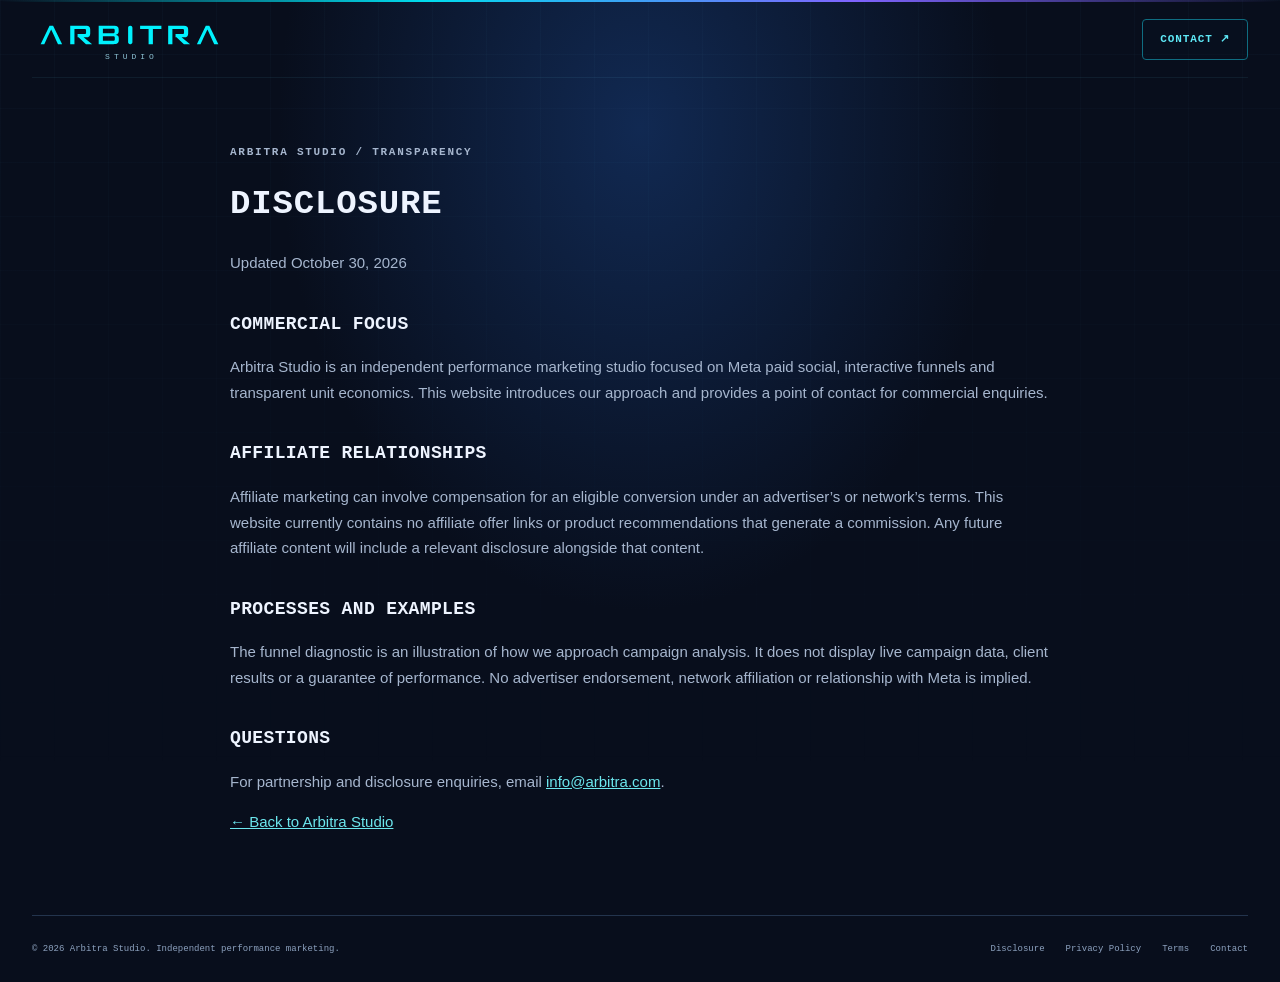
==== disclosure.html @ 2c1ae104 "Build Arbitra Studio performance landing page" ====
﻿<!doctype html>
<html lang="en"><head><meta charset="utf-8"><meta name="viewport" content="width=device-width, initial-scale=1"><meta name="description" content="Disclosure for the Arbitra Studio website."><meta name="theme-color" content="#080e1c"><title>Disclosure — Arbitra Studio</title><link rel="icon" href="assets/favicon.svg" type="image/svg+xml"><link rel="stylesheet" href="styles.css"></head><body><div class="top-line"></div><header class="wrap header"><a class="brand brand-with-logo" href="index.html" aria-label="Arbitra Studio home"><img src="assets/logo-horizontal.svg" width="420" height="77" alt="Arbitra"><small>STUDIO</small></a><a class="button outline" href="index.html#contact">Contact ↗</a></header><main class="wrap legal-page"><p class="eyebrow">Arbitra Studio / Transparency</p><h1>Disclosure</h1><p>Updated October 30, 2026</p>
<h2>Commercial focus</h2><p>Arbitra Studio is an independent performance marketing studio focused on Meta paid social, interactive funnels and transparent unit economics. This website introduces our approach and provides a point of contact for commercial enquiries.</p>
<h2>Affiliate relationships</h2><p>Affiliate marketing can involve compensation for an eligible conversion under an advertiser’s or network’s terms. This website currently contains no affiliate offer links or product recommendations that generate a commission. Any future affiliate content will include a relevant disclosure alongside that content.</p>
<h2>Processes and examples</h2><p>The funnel diagnostic is an illustration of how we approach campaign analysis. It does not display live campaign data, client results or a guarantee of performance. No advertiser endorsement, network affiliation or relationship with Meta is implied.</p>
<h2>Questions</h2><p>For partnership and disclosure enquiries, email <a href="mailto:info@arbitra.com">info@arbitra.com</a>.</p><p><a href="index.html">← Back to Arbitra Studio</a></p></main><footer class="wrap footer"><p>© 2026 Arbitra Studio. Independent performance marketing.</p><nav aria-label="Footer navigation"><a href="disclosure.html">Disclosure</a><a href="privacy.html">Privacy Policy</a><a href="terms.html">Terms</a><a href="index.html#contact">Contact</a></nav></footer></body></html>
---- styles.css ----
﻿:root{color-scheme:dark;--bg:#080e1c;--text:#eef4ff;--muted:#a6b6ce;--cyan:#00f2fe;--line:#23344d;--mono:'JetBrains Mono',Consolas,monospace;--sans:Arial,Helvetica,sans-serif}*{box-sizing:border-box}html{scroll-behavior:smooth;scroll-padding-top:30px}body{margin:0;background:radial-gradient(ellipse at 50% 13%,#112952 0,transparent 40%),var(--bg);color:var(--text);font:15px/1.7 var(--sans);isolation:isolate}body:before{content:'';position:absolute;inset:0;pointer-events:none;z-index:-1;background-image:linear-gradient(#65b5dd08 1px,transparent 1px),linear-gradient(90deg,#65b5dd08 1px,transparent 1px);background-size:54px 54px;mask-image:linear-gradient(#000,transparent 90%)}a{color:inherit;text-decoration:none}button{font:inherit}a:focus-visible,button:focus-visible,[tabindex]:focus-visible{outline:2px solid #9ffffa;outline-offset:5px}.wrap{width:min(1240px,calc(100% - 64px));margin-inline:auto}.top-line{height:2px;background:linear-gradient(90deg,transparent,#00dcee,#7f64ff,transparent)}.skip-link{position:absolute;top:-80px;left:20px;z-index:20;background:var(--cyan);color:#071223;padding:10px}.skip-link:focus{top:10px}.header{height:100px;border-bottom:1px solid #79daff12;display:flex;justify-content:space-between;align-items:center;gap:24px}.brand{display:flex;align-items:center;gap:11px;font:800 20px/1.2 var(--mono);letter-spacing:.1em}.brand-mark{width:39px;height:39px;color:var(--cyan);filter:drop-shadow(0 0 8px #00f2fe30)}.brand small{display:block;color:#a6bdd7;font:500 9px/1.6 var(--mono);letter-spacing:.54em}.header nav{display:flex;gap:36px;font:700 12px var(--mono);letter-spacing:.13em;text-transform:uppercase;color:#b6c7e0}.header nav a:hover,.footer a:hover{color:var(--cyan)}.button{display:inline-flex;align-items:center;justify-content:center;gap:20px;padding:15px 22px;border:1px solid #8cf4ff;border-radius:4px;background:linear-gradient(105deg,#00cbdc,#4ccdf7);color:#041626;font:700 12px/1.5 var(--mono);letter-spacing:.08em;text-transform:uppercase;box-shadow:0 0 25px #00cfee1a;transition:transform .2s,box-shadow .2s,border-color .2s}.button:hover{transform:translateY(-2px);box-shadow:0 0 30px #00e6ff35}.button.secondary{background:#0a1426;color:#ced8eb;border-color:#4b5f80;box-shadow:none}.button.outline{background:#07132355;border-color:#0f6d81;color:#5ee8f6;font-size:11px;padding:11px 17px;box-shadow:none}.button-icon{width:17px;height:17px}.menu{display:none}.hero{text-align:center;position:relative;padding:91px 0 62px}.hero:before{content:'';position:absolute;z-index:-1;inset:15% 10%;background:radial-gradient(ellipse,#08496640,transparent 68%);filter:blur(32px)}.eyebrow{font:700 11px/1.8 var(--mono);letter-spacing:.16em;text-transform:uppercase;color:#65e7f3;margin:0 0 18px}h1,h2,h3,h4{font-family:var(--mono);text-transform:uppercase;font-weight:700}h1{font-size:clamp(32px,4.7vw,63px);line-height:1.28;letter-spacing:.025em;margin:20px 0 24px}h1 span{background:linear-gradient(100deg,#00d6e5,#44b9ed 58%,#9d7af2);background-clip:text;-webkit-background-clip:text;color:transparent}.hero-copy{max-width:805px;margin:0 auto;color:#acbad2;font-size:17px;line-height:1.8}.actions{display:flex;justify-content:center;gap:13px;margin-top:31px}.hero-note{font:600 10px/1.9 var(--mono);letter-spacing:.07em;text-transform:uppercase;color:#91a7c8;margin-top:24px}.status-dot{display:inline-block;vertical-align:middle;width:7px;height:7px;background:var(--cyan);border-radius:50%;box-shadow:0 0 13px #00f2fe;margin-right:10px}.center-title{font-size:27px;line-height:1.4;text-align:center;letter-spacing:.12em;margin:0 0 30px;color:#d0e2fc}.focus-grid{display:grid;grid-template-columns:repeat(2,minmax(0,1fr));gap:24px}.focus-card{position:relative;overflow:hidden;display:block;border:1px solid #20516b;border-radius:8px;background:radial-gradient(ellipse at 0 0,#184c6b8c,transparent 70%),linear-gradient(135deg,#13233f,#0c1729);padding:30px;transition:transform .25s,border-color .25s,box-shadow .25s}.focus-card:hover{transform:translateY(-4px);border-color:#18d7ec;box-shadow:0 12px 45px #00d9ef10}.card-top{display:flex;justify-content:space-between;align-items:center;margin-bottom:34px}.card-top .eyebrow{color:#7898ba;margin:0}.focus-card h3{font-size:23px;letter-spacing:.055em;line-height:1.4;color:#36dfed;margin:0 0 10px}.focus-card p{color:#aebfd6;margin:0;max-width:490px;line-height:1.8}.card-link{display:block;font:700 10px var(--mono);letter-spacing:.1em;margin-top:24px}.card-link span{margin-left:12px;color:var(--cyan)}.workflow-rail{list-style:none;margin:26px 0 0;padding:23px 16px;display:grid;grid-template-columns:repeat(7,minmax(0,1fr));gap:12px;border:1px solid var(--line);border-radius:8px;background:linear-gradient(115deg,#122039,#0c1629)}.workflow-rail li{position:relative;text-align:center;font:600 9px/1.6 var(--mono);letter-spacing:.05em;text-transform:uppercase;color:#9caec9}.workflow-rail li:before{content:'';position:absolute;top:19px;left:calc(-50% - 6px);width:100%;height:1px;background:#2b4760;z-index:0}.workflow-rail li:first-child:before{display:none}.workflow-rail li span{display:grid;position:relative;place-items:center;width:39px;height:39px;border:1px solid #365877;border-radius:50%;background:#0a172b;color:#82d9e9;margin:0 auto 10px;font-size:11px}.workflow-rail li:first-child span{border-color:var(--cyan);box-shadow:0 0 17px #00e3f52a}.section{padding-top:78px}.section-heading{display:flex;align-items:flex-end;justify-content:space-between;gap:40px;margin-bottom:26px}.section-heading .eyebrow{margin-bottom:10px}.section-heading h2{font-size:clamp(23px,2.7vw,35px);line-height:1.4;letter-spacing:.035em;margin:0}.section-heading>p{color:var(--muted);font-size:13px;max-width:350px;margin:0 0 4px}.dashboard{border:1px solid #2a4867;border-radius:8px;background:#0c172a;overflow:hidden;box-shadow:0 20px 65px #0004}.dash-head{display:flex;align-items:center;gap:16px;padding:19px 24px;border-bottom:1px solid var(--line);background:linear-gradient(90deg,#172b48,#101c32)}.step-badge{display:grid;place-items:center;width:34px;height:34px;border:1px solid #00cfe6;color:var(--cyan);border-radius:50%;font:600 11px var(--mono)}.dash-head h3{font-size:14px;letter-spacing:.12em;margin:0}.dash-caption{font:500 9px var(--mono);margin-left:auto;color:#809dbf;text-transform:uppercase;letter-spacing:.08em}.dash-body{display:grid;grid-template-columns:1.12fr 1fr;gap:19px;padding:24px}.signals,.readout{padding:21px;border:1px solid #233b58;border-radius:5px;background:#091326}.muted{color:#8ca5c4;font-size:9px}.signal{width:100%;display:grid;grid-template-columns:30px 1fr auto;align-items:center;text-align:left;gap:12px;padding:15px 12px;border:1px solid #293e5b;border-radius:5px;background:#101f36;color:var(--text);margin-top:10px;cursor:pointer;transition:background .2s,border-color .2s}.signal:hover{border-color:#5f8da4;background:#142a42}.signal.active{border-color:#14c7de;background:linear-gradient(100deg,#103445,#18233e);box-shadow:0 0 18px #0cdaed0a}.signal-letter{display:grid;place-items:center;background:#162d49;width:29px;height:29px;color:var(--cyan);font:600 11px var(--mono);border-radius:4px}.signal strong{display:block;font:700 11px/1.7 var(--mono);text-transform:uppercase;letter-spacing:.025em}.signal small{font-size:10px;color:#91a9c5;display:block;margin-top:2px}.signal-category{font:600 8px var(--mono);text-transform:uppercase;color:#85a2c2;letter-spacing:.07em}.active .signal-category{color:#66eaf0}.readout{background:radial-gradient(ellipse at 100% 0,#213a6070,transparent 80%),#101b30;display:flex;flex-direction:column;justify-content:space-between;gap:17px}.readout h4{font-size:19px;line-height:1.45;letter-spacing:.02em;text-transform:none;margin:0 0 12px}.readout p:not(.eyebrow):not(.test-label){font-size:12px;color:#aebfd5;margin:0}.test-label{font:700 9px var(--mono);letter-spacing:.1em;text-transform:uppercase;color:#66e1e9;margin:19px 0 7px}.readout-tag{align-self:flex-start;border:1px solid #3c6080;padding:6px 9px;color:#9beef3;font:500 8px var(--mono);text-transform:uppercase;letter-spacing:.07em;border-radius:3px}.dash-foot{display:flex;justify-content:space-between;gap:20px;padding:16px 24px;border-top:1px solid var(--line);color:#92aac9;font:500 8px var(--mono);letter-spacing:.1em;text-transform:uppercase}.method-grid{display:grid;grid-template-columns:repeat(3,minmax(0,1fr));gap:16px}.method-card{border:1px solid #263c58;border-radius:6px;background:linear-gradient(140deg,#14233d,#0b1527);padding:26px}.method-card .eyebrow{font-size:9px;letter-spacing:.09em}.method-card h3{font-size:16px;line-height:1.6;letter-spacing:.02em;margin:20px 0 10px}.method-card p{font-size:13px;color:#9eb2cc;margin:0}.contact-section{padding-top:51px;padding-bottom:65px}.contact-panel{display:flex;align-items:center;justify-content:space-between;gap:35px;border:1px solid #355370;border-radius:7px;padding:33px;background:linear-gradient(110deg,#182b47,#101a2f)}.contact-panel .eyebrow{font-size:9px}.contact-panel h2{font-size:23px;line-height:1.5;letter-spacing:.02em;margin:0 0 13px}.contact-panel p:not(.eyebrow){font-size:13px;color:#aebfd4;max-width:620px;margin:0}.contact-actions{flex-shrink:0;text-align:center}.contact-actions .button{font-size:10px;padding:13px 17px;gap:16px}.email{display:block;font:500 11px var(--mono);color:#9fcae0;margin-top:14px}.email:hover{color:var(--cyan)}.footer{display:flex;justify-content:space-between;align-items:center;gap:24px;padding-block:25px;border-top:1px solid var(--line);font:400 9px/1.8 var(--mono);color:#8da2bf}.footer p{margin:0}.footer nav{display:flex;gap:21px}.legal-page{max-width:820px;padding-block:65px}.legal-page h1{font-size:34px}.legal-page h2{font-size:18px;margin:33px 0 10px;letter-spacing:.02em}.legal-page p{color:var(--muted)}.legal-page a{color:#6ce7ee;text-decoration:underline}@media(max-width:950px){.header nav{gap:22px}.section-heading{display:block}.section-heading>p{max-width:580px;margin-top:17px}.dash-body{grid-template-columns:1fr}.readout{min-height:270px}.contact-panel{align-items:flex-start;flex-direction:column}.contact-actions{text-align:left}.method-grid{grid-template-columns:1fr}.header-cta{font-size:9px!important}.hero{padding-top:70px}}@media(max-width:640px){.wrap{width:calc(100% - 32px)}.header{height:78px;position:relative}.brand{font-size:16px}.brand-mark{width:32px;height:32px}.brand small{font-size:8px}.header-cta{display:none!important}.menu{display:flex;gap:12px;background:#0d1a2d;border:1px solid #34516c;color:#7ae9f0;padding:9px 11px;border-radius:4px;font:600 10px var(--mono);text-transform:uppercase}.header nav{display:none;position:absolute;left:0;right:0;top:68px;padding:18px 22px;z-index:10;background:#102039;border:1px solid #34516c;border-radius:5px;flex-direction:column;gap:0}.header nav.open{display:flex}.header nav a{padding:12px 0}.hero{padding:53px 0 43px}.hero .eyebrow{font-size:9px;line-height:2;letter-spacing:.1em;max-width:300px;margin-inline:auto}h1{font-size:clamp(28px,7.5vw,43px);line-height:1.35;letter-spacing:0;margin-top:20px}.hero-copy{font-size:14px;line-height:1.8}.actions{flex-direction:column;margin-top:26px}.button{font-size:10px;padding:14px 16px;gap:18px}.hero-note{font-size:8px;line-height:2;max-width:290px;margin-inline:auto}.center-title{font-size:20px;letter-spacing:.07em;margin-bottom:21px}.focus-grid{grid-template-columns:1fr;gap:15px}.focus-card{padding:25px}.focus-card h3{font-size:21px}.focus-card p{font-size:14px}.card-top{margin-bottom:27px}.workflow-rail{grid-template-columns:repeat(2,minmax(0,1fr));gap:20px 10px;padding:23px 16px}.workflow-rail li:before{display:none}.workflow-rail li:last-child{grid-column:1/-1}.section{padding-top:51px}.section-heading h2{font-size:23px}.dash-head{padding:16px;gap:11px}.dash-caption{display:none}.dash-head h3{font-size:12px}.dash-body{padding:12px;gap:12px}.signals,.readout{padding:15px}.signal{grid-template-columns:25px 1fr;gap:10px;padding:13px 10px}.signal-letter{width:25px;height:25px}.signal-category{display:none}.signal strong{font-size:10px}.signal small{font-size:9px}.readout h4{font-size:18px}.dash-foot{padding:14px 16px;font-size:7px;flex-direction:column;gap:8px}.method-card{padding:25px}.contact-section{padding-block:35px 42px}.contact-panel{padding:26px 22px;gap:24px}.contact-panel h2{font-size:20px}.contact-actions,.contact-actions .button{width:100%}.contact-actions{text-align:center}.footer{align-items:flex-start;flex-direction:column;gap:17px;font-size:8px}.footer nav{flex-wrap:wrap;gap:18px}.legal-page{padding-block:40px}.legal-page h1{font-size:28px}}@media(prefers-reduced-motion:reduce){html{scroll-behavior:auto}*,*:before,*:after{transition:none!important;animation:none!important}.button:hover,.focus-card:hover{transform:none}}

/* Unified cyan indicators and downward funnel accents. */
.card-top{position:relative;z-index:1}
.card-indicator{position:relative;display:inline-block;flex:0 0 auto;width:19px;height:19px;margin:4px;border:1px solid #38bdf880;border-radius:50%;background:#00f2fe08;box-shadow:0 0 14px #00f2fe18}
.card-indicator:before{content:'';position:absolute;inset:5px;background:var(--cyan);border-radius:50%;box-shadow:0 0 9px #00f2fe90;animation:indicator-pulse 3.2s ease-in-out infinite}
.hero-note{display:flex;flex-wrap:wrap;justify-content:center;align-items:center;gap:10px 23px;max-width:none}
.status-item{display:inline-flex;align-items:center;gap:9px;white-space:nowrap}
.status-dot{flex:0 0 auto;margin:0;background:var(--cyan);box-shadow:0 0 8px #00f2fe80,0 0 16px #38bdf830;animation:indicator-pulse 3.2s ease-in-out infinite}
@keyframes indicator-pulse{0%,100%{opacity:.75;box-shadow:0 0 7px #00f2fe70,0 0 13px #38bdf820}50%{opacity:1;box-shadow:0 0 11px #00f2fea0,0 0 20px #38bdf840}}
.card-link{position:relative;z-index:1;font-family:var(--mono);font-weight:700;text-transform:uppercase;letter-spacing:.13em}
.card-link span,.hero .actions .button>span{color:var(--cyan)}
.hero .actions .button{position:relative;isolation:isolate;overflow:hidden;background:linear-gradient(105deg,#092f42,#10394e);color:#e4faff;border-color:#38bdf8;box-shadow:inset 0 0 20px #00f2fe0b,0 0 24px #00f2fe16}
.hero .actions .button.secondary{background:#0a1426;border-color:#34546f;color:#ced8eb;box-shadow:none}
.hero .actions .button:hover{border-color:var(--cyan);box-shadow:0 0 25px #00f2fe25}
.hero .actions .button:before,.focus-card:after{content:'';position:absolute;z-index:-1;pointer-events:none;background-image:url("data:image/svg+xml,%3Csvg xmlns='http://www.w3.org/2000/svg' width='120' height='120' viewBox='0 0 120 120' fill='none'%3E%3Cpath d='m12 12 48 34 48-34' stroke='%2300F2FE' stroke-opacity='.35'/%3E%3Cpath d='m12 38 48 34 48-34' stroke='%2338BDF8' stroke-opacity='.24'/%3E%3Cpath d='m12 64 48 34 48-34' stroke='%2300F2FE' stroke-opacity='.12'/%3E%3C/svg%3E");background-repeat:no-repeat;background-position:center;background-size:contain}
.hero .actions .button:before{width:100px;height:100px;right:6px;top:50%;transform:translateY(-50%);opacity:.24}
.focus-card{isolation:isolate}
.focus-card:after{width:220px;height:220px;right:-15px;top:30px;opacity:.25;filter:drop-shadow(0 0 7px #00f2fe30);transition:opacity .25s}
.focus-card:hover:after{opacity:.4}
@media(max-width:640px){.hero-note{gap:9px 16px;font-size:8px;max-width:100%}.focus-card:after{width:175px;height:175px;top:42px}}
@media(prefers-reduced-motion:reduce){.status-dot,.card-indicator:before{animation:none}}

/* Keep every connector below the opaque nodes, including the next item's line. */
.workflow-rail{isolation:isolate;--rail-cycle:7s}
.workflow-rail li{--node-delay:0s;--link-delay:0s}
.workflow-rail li:nth-child(2){--node-delay:.8s;--link-delay:0s}
.workflow-rail li:nth-child(3){--node-delay:1.6s;--link-delay:.8s}
.workflow-rail li:nth-child(4){--node-delay:2.4s;--link-delay:1.6s}
.workflow-rail li:nth-child(5){--node-delay:3.2s;--link-delay:2.4s}
.workflow-rail li:nth-child(6){--node-delay:4s;--link-delay:3.2s}
.workflow-rail li:nth-child(7){--node-delay:4.8s;--link-delay:4s}
.workflow-rail li:before,.workflow-rail li:after{position:absolute;top:19px;left:calc(-50% - 6px);width:calc(100% + 12px);height:1px;z-index:0;pointer-events:none}
.workflow-rail li:before{background:#2b4760}
.workflow-rail li:after{content:'';height:2px;top:18.5px;background:linear-gradient(90deg,transparent 0%,#38bdf820 35%,#00f2fe 50%,#38bdf820 65%,transparent 100%) no-repeat;background-size:40% 100%;background-position:-70% 0;filter:drop-shadow(0 0 4px #00f2fe);opacity:0;animation:rail-flow var(--rail-cycle) linear infinite;animation-delay:var(--link-delay)}
.workflow-rail li:first-child:before,.workflow-rail li:first-child:after{display:none}
.workflow-rail li span{z-index:2;background:#0a172b;border-color:#365877;box-shadow:none;animation:rail-node var(--rail-cycle) linear infinite;animation-delay:var(--node-delay)}
.workflow-rail li:first-child span{border-color:#365877;box-shadow:none}
.workflow-rail li span:after{content:'';position:absolute;inset:-2px;border-radius:50%;padding:2px;background:conic-gradient(from 0deg,transparent 0deg,#38bdf860 80deg,#00f2fe 150deg,transparent 230deg);mask:linear-gradient(#fff 0 0) content-box,linear-gradient(#fff 0 0);mask-composite:exclude;pointer-events:none;opacity:0;animation:rail-orbit var(--rail-cycle) linear infinite;animation-delay:var(--node-delay)}
@keyframes rail-flow{0%{opacity:0;background-position:-70% 0}1%{opacity:1}11.43%{opacity:1;background-position:170% 0}12.5%,100%{opacity:0;background-position:170% 0}}
@keyframes rail-node{0%,15%{border-color:#365877;box-shadow:none;color:#82d9e9}3%,9%{border-color:#00f2fe;box-shadow:0 0 16px #00f2fe45,inset 0 0 12px #00f2fe10;color:#c6fdff}100%{border-color:#365877;box-shadow:none;color:#82d9e9}}
@keyframes rail-orbit{0%{opacity:0;transform:rotate(-90deg)}2%{opacity:1}13%{opacity:0;transform:rotate(270deg)}100%{opacity:0;transform:rotate(270deg)}}
@media(max-width:640px){.workflow-rail li:before,.workflow-rail li:after{display:none}}
@media(prefers-reduced-motion:reduce){.workflow-rail li:after,.workflow-rail li span:after{display:none}.workflow-rail li span{animation:none}.workflow-rail li:first-child span{border-color:var(--cyan);box-shadow:0 0 12px #00f2fe25}}

/* Original Arbitra identity, fitted to the existing technical layout. */
.brand-with-logo{display:flex;flex-direction:column;align-items:center;gap:0;flex-shrink:0;width:195px}
.brand-with-logo img{display:block;width:100%;height:auto}
.brand-with-logo>small{display:block;font:500 8px/1.4 var(--mono);letter-spacing:.5em;color:#8ec3d5;padding-left:.5em;margin-top:-2px}


@media(max-width:640px){.brand-with-logo{width:150px}.brand-with-logo>small{font-size:7px}}

/* Compact opening composition: keep the two focus cards above the fold. */
.header{position:relative;top:0;margin-top:0;height:76px}
.hero{padding:32px 0 24px}
.hero h1{font-size:clamp(36px,4vw,56px);line-height:1.18;margin:0 0 12px}
.hero-copy{font-size:16px;line-height:1.65;max-width:850px}
.hero .actions{margin-top:16px}
.hero .actions .button{padding:12px 20px}
.hero-note{margin:14px auto 0}
.focus-section .center-title{font-size:24px;line-height:1.4;margin:0 0 20px}
.focus-card{display:flex;flex-direction:column;padding:24px 28px}
.focus-card .card-top{margin-bottom:18px}
.focus-card h3{font-size:22px;line-height:1.35;margin-bottom:8px}
.focus-card p{font-size:14px;line-height:1.65;max-width:520px}
.focus-card .card-link{margin-top:auto;padding-top:18px;line-height:1.6}
.focus-card .card-indicator{width:17px;height:17px;margin:2px}
.focus-card .card-indicator:before{inset:4px}
@media(min-width:1024px) and (max-height:800px){
  .header{height:68px}
  .hero{padding:24px 0 20px}
  .hero h1{font-size:48px}
  .hero-copy{font-size:15px;max-width:820px}
  .hero .actions{margin-top:14px}
  .hero-note{margin-top:12px}
  .focus-section .center-title{font-size:22px;margin-bottom:16px}
  .focus-card{padding:21px 25px}
  .focus-card .card-top{margin-bottom:14px}
}
@media(max-width:640px){
  .header{height:72px}
  .hero{padding:28px 0 28px}
  .hero h1{font-size:clamp(27px,7.5vw,43px);line-height:1.3;margin-bottom:14px}
  .hero-copy{font-size:14px;line-height:1.75}
  .hero .actions{margin-top:18px}
  .hero-note{margin-top:16px}
  .focus-section .center-title{font-size:20px;margin-bottom:18px}
  .focus-card{padding:24px}
  .focus-card h3{font-size:21px}
  .focus-card .card-top{margin-bottom:20px}
  .focus-card .card-link{padding-top:20px}
}
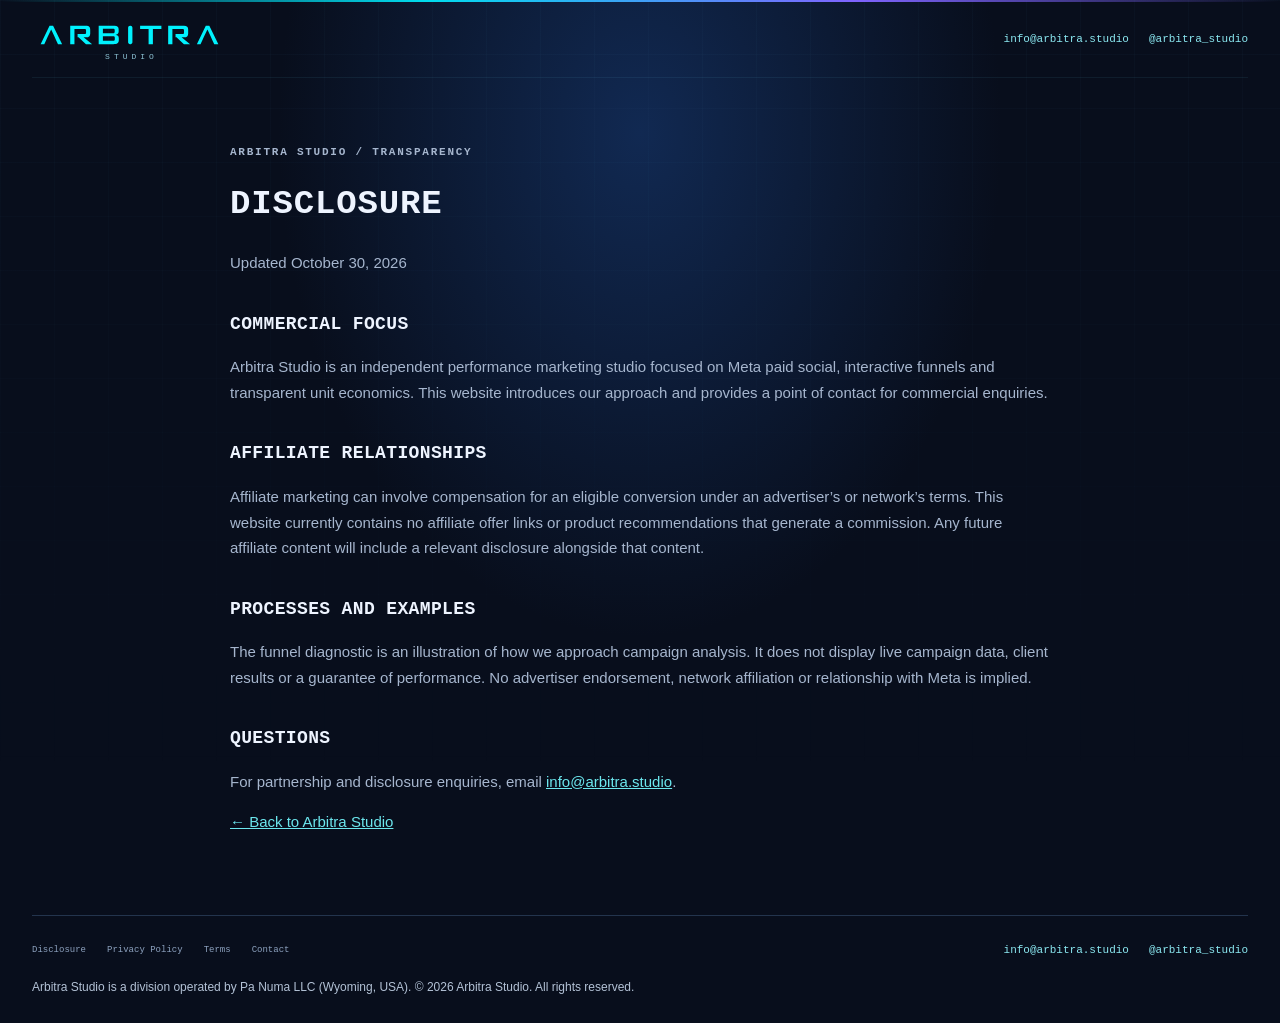
==== commit 117dbad4: "Update site metadata, official contacts and mobile workflow" ====
--- a/disclosure.html
+++ b/disclosure.html
@@ -1,6 +1,6 @@
 ﻿<!doctype html>
-<html lang="en"><head><meta charset="utf-8"><meta name="viewport" content="width=device-width, initial-scale=1"><meta name="description" content="Disclosure for the Arbitra Studio website."><meta name="theme-color" content="#080e1c"><title>Disclosure — Arbitra Studio</title><link rel="icon" href="assets/favicon.svg" type="image/svg+xml"><link rel="stylesheet" href="styles.css"></head><body><div class="top-line"></div><header class="wrap header"><a class="brand brand-with-logo" href="index.html" aria-label="Arbitra Studio home"><img src="assets/logo-horizontal.svg" width="420" height="77" alt="Arbitra"><small>STUDIO</small></a><a class="button outline" href="index.html#contact">Contact ↗</a></header><main class="wrap legal-page"><p class="eyebrow">Arbitra Studio / Transparency</p><h1>Disclosure</h1><p>Updated October 30, 2026</p>
+<html lang="en"><head><meta charset="utf-8"><meta name="viewport" content="width=device-width, initial-scale=1"><meta name="description" content="Disclosure for the Arbitra Studio website."><meta name="theme-color" content="#080e1c"><title>Disclosure — Arbitra Studio</title><link rel="icon" href="assets/favicon.svg" type="image/svg+xml"><link rel="stylesheet" href="styles.css"></head><body><div class="top-line"></div><header class="wrap header"><a class="brand brand-with-logo" href="index.html" aria-label="Arbitra Studio home"><img src="assets/logo-horizontal.svg" width="420" height="77" alt="Arbitra"><small>STUDIO</small></a><div class="legal-header-contacts"><div class="direct-contacts" aria-label="Official contacts"><a href="mailto:info@arbitra.studio">info@arbitra.studio</a><a href="https://t.me/arbitra_studio">@arbitra_studio</a></div></div></header><main class="wrap legal-page"><p class="eyebrow">Arbitra Studio / Transparency</p><h1>Disclosure</h1><p>Updated October 30, 2026</p>
 <h2>Commercial focus</h2><p>Arbitra Studio is an independent performance marketing studio focused on Meta paid social, interactive funnels and transparent unit economics. This website introduces our approach and provides a point of contact for commercial enquiries.</p>
 <h2>Affiliate relationships</h2><p>Affiliate marketing can involve compensation for an eligible conversion under an advertiser’s or network’s terms. This website currently contains no affiliate offer links or product recommendations that generate a commission. Any future affiliate content will include a relevant disclosure alongside that content.</p>
 <h2>Processes and examples</h2><p>The funnel diagnostic is an illustration of how we approach campaign analysis. It does not display live campaign data, client results or a guarantee of performance. No advertiser endorsement, network affiliation or relationship with Meta is implied.</p>
-<h2>Questions</h2><p>For partnership and disclosure enquiries, email <a href="mailto:info@arbitra.com">info@arbitra.com</a>.</p><p><a href="index.html">← Back to Arbitra Studio</a></p></main><footer class="wrap footer"><p>© 2026 Arbitra Studio. Independent performance marketing.</p><nav aria-label="Footer navigation"><a href="disclosure.html">Disclosure</a><a href="privacy.html">Privacy Policy</a><a href="terms.html">Terms</a><a href="index.html#contact">Contact</a></nav></footer></body></html>
+<h2>Questions</h2><p>For partnership and disclosure enquiries, email <a href="mailto:info@arbitra.studio">info@arbitra.studio</a>.</p><p><a href="index.html">← Back to Arbitra Studio</a></p></main><footer class="wrap footer"><nav aria-label="Footer navigation"><a href="disclosure.html">Disclosure</a><a href="privacy.html">Privacy Policy</a><a href="terms.html">Terms</a><a href="index.html#contact">Contact</a></nav><div class="direct-contacts" aria-label="Official contacts"><a href="mailto:info@arbitra.studio">info@arbitra.studio</a><a href="https://t.me/arbitra_studio">@arbitra_studio</a></div><p class="footer-legal">Arbitra Studio is a division operated by Pa Numa LLC (Wyoming, USA). © 2026 Arbitra Studio. All rights reserved.</p></footer></body></html>
--- a/styles.css
+++ b/styles.css
@@ -10,9 +10,10 @@
 @keyframes indicator-pulse{0%,100%{opacity:.75;box-shadow:0 0 7px #00f2fe70,0 0 13px #38bdf820}50%{opacity:1;box-shadow:0 0 11px #00f2fea0,0 0 20px #38bdf840}}
 .card-link{position:relative;z-index:1;font-family:var(--mono);font-weight:700;text-transform:uppercase;letter-spacing:.13em}
 .card-link span,.hero .actions .button>span{color:var(--cyan)}
-.hero .actions .button{position:relative;isolation:isolate;overflow:hidden;background:linear-gradient(105deg,#092f42,#10394e);color:#e4faff;border-color:#38bdf8;box-shadow:inset 0 0 20px #00f2fe0b,0 0 24px #00f2fe16}
+.hero .actions .button{position:relative;isolation:isolate;overflow:hidden;background:#0a1426;color:#ced8eb;border-color:#34546f;box-shadow:none;transform:none;transition:background-color .18s,border-color .18s,box-shadow .18s,transform .12s;-webkit-tap-highlight-color:transparent}
 .hero .actions .button.secondary{background:#0a1426;border-color:#34546f;color:#ced8eb;box-shadow:none}
-.hero .actions .button:hover{border-color:var(--cyan);box-shadow:0 0 25px #00f2fe25}
+@media(hover:hover) and (pointer:fine){.hero .actions .button:hover{background:#10283a;border-color:var(--cyan);box-shadow:0 0 20px #00f2fe20;transform:translateY(-2px)}}
+.hero .actions .button:active{background:#123849;border-color:var(--cyan);box-shadow:inset 0 0 16px #00f2fe18;transform:translateY(1px)}
 .hero .actions .button:before,.focus-card:after{content:'';position:absolute;z-index:-1;pointer-events:none;background-image:url("data:image/svg+xml,%3Csvg xmlns='http://www.w3.org/2000/svg' width='120' height='120' viewBox='0 0 120 120' fill='none'%3E%3Cpath d='m12 12 48 34 48-34' stroke='%2300F2FE' stroke-opacity='.35'/%3E%3Cpath d='m12 38 48 34 48-34' stroke='%2338BDF8' stroke-opacity='.24'/%3E%3Cpath d='m12 64 48 34 48-34' stroke='%2300F2FE' stroke-opacity='.12'/%3E%3C/svg%3E");background-repeat:no-repeat;background-position:center;background-size:contain}
 .hero .actions .button:before{width:100px;height:100px;right:6px;top:50%;transform:translateY(-50%);opacity:.24}
 .focus-card{isolation:isolate}
@@ -91,3 +92,26 @@
   .focus-card .card-top{margin-bottom:20px}
   .focus-card .card-link{padding-top:20px}
 }
+
+/* Official direct contacts and company attribution. */
+.direct-contacts{display:flex;flex-wrap:wrap;gap:8px 20px;font:500 11px/1.7 var(--mono);color:#8be8f1}
+.direct-contacts a:hover{color:var(--cyan);text-decoration:underline;text-underline-offset:4px}
+.header-contacts .direct-contacts{flex-direction:column;align-items:flex-end;gap:2px}
+.header nav .mobile-contact{display:none}
+.footer{flex-wrap:wrap;row-gap:18px}
+.footer .footer-legal{flex-basis:100%;font:400 12px/1.7 var(--sans);color:#b3c2d6;order:3;margin:0}
+@media(max-width:640px){.header-contacts{display:none}.header nav .mobile-contact{display:block;text-transform:none;letter-spacing:0;overflow-wrap:anywhere}.legal-header-contacts .direct-contacts{font-size:9px;flex-direction:column;align-items:flex-end;gap:3px}.footer .direct-contacts{font-size:11px}.footer .footer-legal{font-size:12px}}
+
+/* Mobile workflow: one continuous path, without an orphaned final step. */
+@media(max-width:640px){
+  .workflow-rail{grid-template-columns:minmax(0,1fr);gap:14px;padding:22px 24px}
+  .workflow-rail li{min-height:50px;padding:3px 0 0 59px;text-align:left;font-size:10px;line-height:1.9}
+  .workflow-rail li:last-child{grid-column:auto}
+  .workflow-rail li span{position:absolute;left:0;top:0;margin:0;width:39px;height:39px}
+  .workflow-rail li:before,.workflow-rail li:after{display:block;top:19px;left:19px;width:1px;height:calc(100% + 14px)}
+  .workflow-rail li:after{left:18.5px;width:2px;background-image:linear-gradient(180deg,transparent 0%,#38bdf820 35%,#00f2fe 50%,#38bdf820 65%,transparent 100%);background-size:100% 40%;background-position:0 -70%;animation-name:rail-flow-vertical;animation-delay:var(--node-delay)}
+  .workflow-rail li:first-child:before,.workflow-rail li:first-child:after{display:block}
+  .workflow-rail li:last-child:before,.workflow-rail li:last-child:after{display:none}
+}
+@keyframes rail-flow-vertical{0%{opacity:0;background-position:0 -70%}1%{opacity:1}11.43%{opacity:1;background-position:0 170%}12.5%,100%{opacity:0;background-position:0 170%}}
+@media(prefers-reduced-motion:reduce){.workflow-rail li:after,.workflow-rail li:first-child:after{display:none}.hero .actions .button:hover,.hero .actions .button:active{transform:none}}
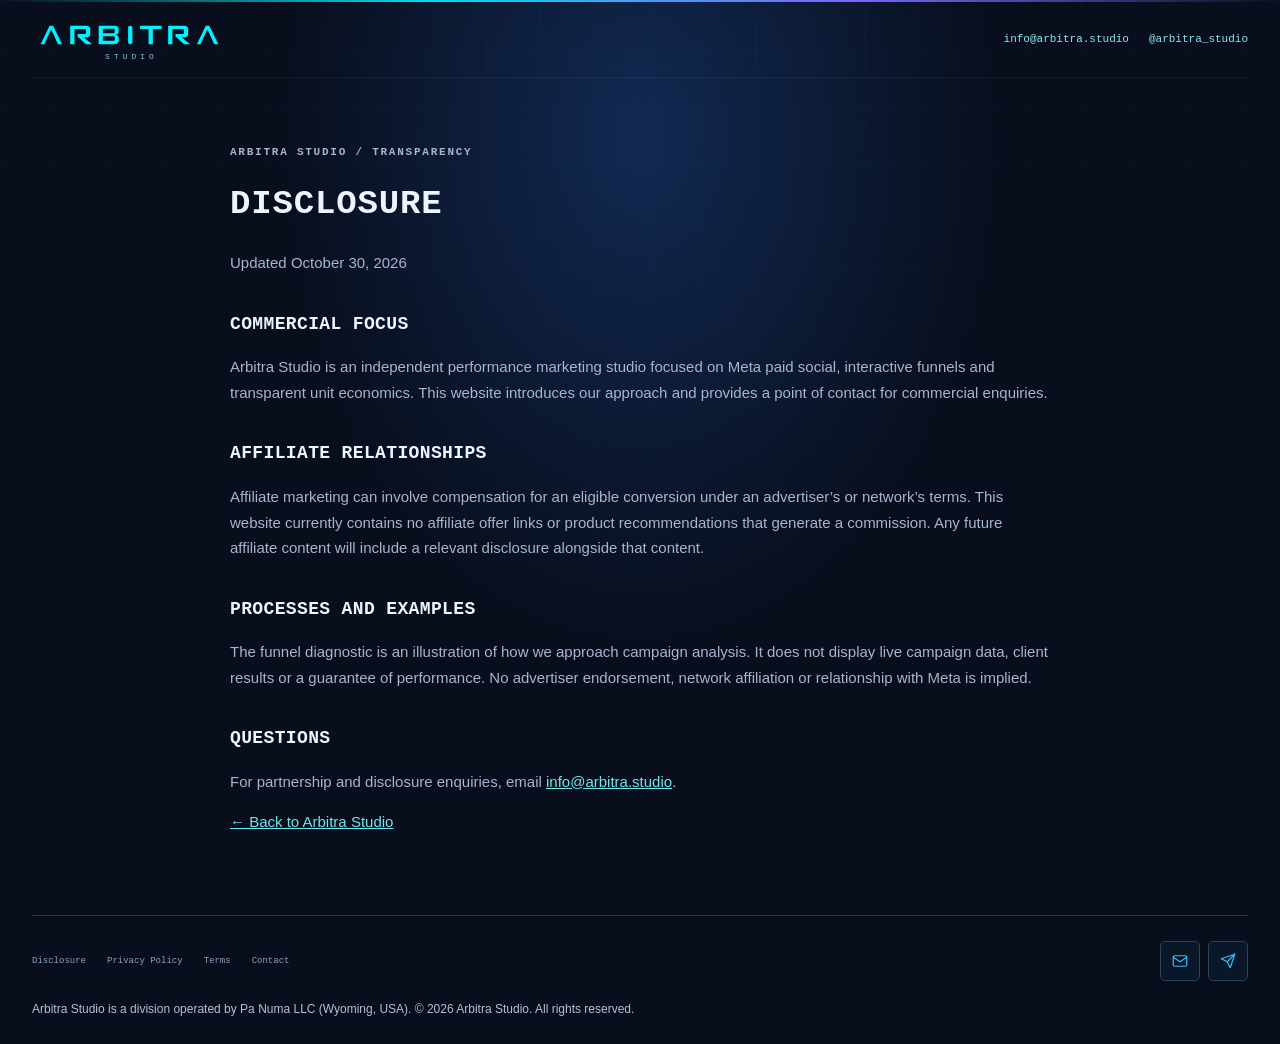
==== commit c755a700: "Refine partnership CTA and footer contact links" ====
--- a/disclosure.html
+++ b/disclosure.html
@@ -3,4 +3,4 @@
 <h2>Commercial focus</h2><p>Arbitra Studio is an independent performance marketing studio focused on Meta paid social, interactive funnels and transparent unit economics. This website introduces our approach and provides a point of contact for commercial enquiries.</p>
 <h2>Affiliate relationships</h2><p>Affiliate marketing can involve compensation for an eligible conversion under an advertiser’s or network’s terms. This website currently contains no affiliate offer links or product recommendations that generate a commission. Any future affiliate content will include a relevant disclosure alongside that content.</p>
 <h2>Processes and examples</h2><p>The funnel diagnostic is an illustration of how we approach campaign analysis. It does not display live campaign data, client results or a guarantee of performance. No advertiser endorsement, network affiliation or relationship with Meta is implied.</p>
-<h2>Questions</h2><p>For partnership and disclosure enquiries, email <a href="mailto:info@arbitra.studio">info@arbitra.studio</a>.</p><p><a href="index.html">← Back to Arbitra Studio</a></p></main><footer class="wrap footer"><nav aria-label="Footer navigation"><a href="disclosure.html">Disclosure</a><a href="privacy.html">Privacy Policy</a><a href="terms.html">Terms</a><a href="index.html#contact">Contact</a></nav><div class="direct-contacts" aria-label="Official contacts"><a href="mailto:info@arbitra.studio">info@arbitra.studio</a><a href="https://t.me/arbitra_studio">@arbitra_studio</a></div><p class="footer-legal">Arbitra Studio is a division operated by Pa Numa LLC (Wyoming, USA). © 2026 Arbitra Studio. All rights reserved.</p></footer></body></html>
+<h2>Questions</h2><p>For partnership and disclosure enquiries, email <a href="mailto:info@arbitra.studio">info@arbitra.studio</a>.</p><p><a href="index.html">← Back to Arbitra Studio</a></p></main><footer class="wrap footer"><nav aria-label="Footer navigation"><a href="disclosure.html">Disclosure</a><a href="privacy.html">Privacy Policy</a><a href="terms.html">Terms</a><a href="index.html#contact">Contact</a></nav><div class="footer-contacts" aria-label="Official contacts"><a href="mailto:info@arbitra.studio" aria-label="Email info@arbitra.studio" title="info@arbitra.studio"><svg viewBox="0 0 24 24" fill="none" stroke="currentColor" stroke-width="1.6" stroke-linecap="round" stroke-linejoin="round" aria-hidden="true"><rect x="3" y="5" width="18" height="14" rx="2"/><path d="m3 7 9 6 9-6"/></svg></a><a href="https://t.me/arbitra_studio" target="_blank" rel="noopener noreferrer" aria-label="Telegram @arbitra_studio (opens in a new tab)" title="Telegram @arbitra_studio"><svg viewBox="0 0 24 24" fill="none" stroke="currentColor" stroke-width="1.6" stroke-linecap="round" stroke-linejoin="round" aria-hidden="true"><path d="m21 3-6 18-4-8-8-4 18-6Z"/><path d="m11 13 10-10"/></svg></a></div><p class="footer-legal">Arbitra Studio is a division operated by Pa Numa LLC (Wyoming, USA). © 2026 Arbitra Studio. All rights reserved.</p></footer></body></html>
--- a/styles.css
+++ b/styles.css
@@ -114,4 +114,16 @@
   .workflow-rail li:last-child:before,.workflow-rail li:last-child:after{display:none}
 }
 @keyframes rail-flow-vertical{0%{opacity:0;background-position:0 -70%}1%{opacity:1}11.43%{opacity:1;background-position:0 170%}12.5%,100%{opacity:0;background-position:0 170%}}
-@media(prefers-reduced-motion:reduce){.workflow-rail li:after,.workflow-rail li:first-child:after{display:none}.hero .actions .button:hover,.hero .actions .button:active{transform:none}}+@media(prefers-reduced-motion:reduce){.workflow-rail li:after,.workflow-rail li:first-child:after{display:none}.hero .actions .button:hover,.hero .actions .button:active{transform:none}}
+/* Partnership contact stack and compact footer shortcuts. */
+.contact-panel{gap:40px}
+.contact-actions{display:flex;flex-direction:column;align-items:flex-end;gap:18px;text-align:right}
+.cta-contacts{display:flex;flex-direction:column;align-items:flex-end;gap:8px}
+.cta-contacts a{display:inline-flex;align-items:center;gap:10px;min-height:36px;padding:5px 0;color:#b9d4e6;font:500 12px/1.6 var(--mono);transition:color .18s}
+.cta-contacts svg,.footer-contacts svg{width:18px;height:18px;flex-shrink:0;color:#38bdf8}
+.cta-contacts a:hover{color:var(--cyan)}
+.footer-contacts{display:flex;align-items:center;gap:8px;margin-left:auto}
+.footer-contacts a{display:grid;place-items:center;width:40px;height:40px;border:1px solid #2a435d;border-radius:5px;background:#0a1728;transition:border-color .18s,background-color .18s}
+.footer-contacts a:hover{background:#10273a;border-color:#38bdf8}
+@media(max-width:950px){.contact-panel{align-items:stretch}.contact-actions{align-self:flex-end}}
+@media(max-width:640px){.contact-panel{gap:24px}.contact-actions{align-self:stretch;align-items:stretch;text-align:left;gap:16px}.cta-contacts{align-items:stretch;gap:8px}.cta-contacts a{min-height:44px;padding:9px 12px;border:1px solid #29435c;border-radius:4px;background:#0b192a;font-size:11px}.footer{flex-direction:row;align-items:center;gap:16px}.footer nav{flex:1 1 230px;gap:14px}.footer-contacts{margin-left:0}.footer-contacts a{width:44px;height:44px}.footer .footer-legal{flex-basis:100%}}
